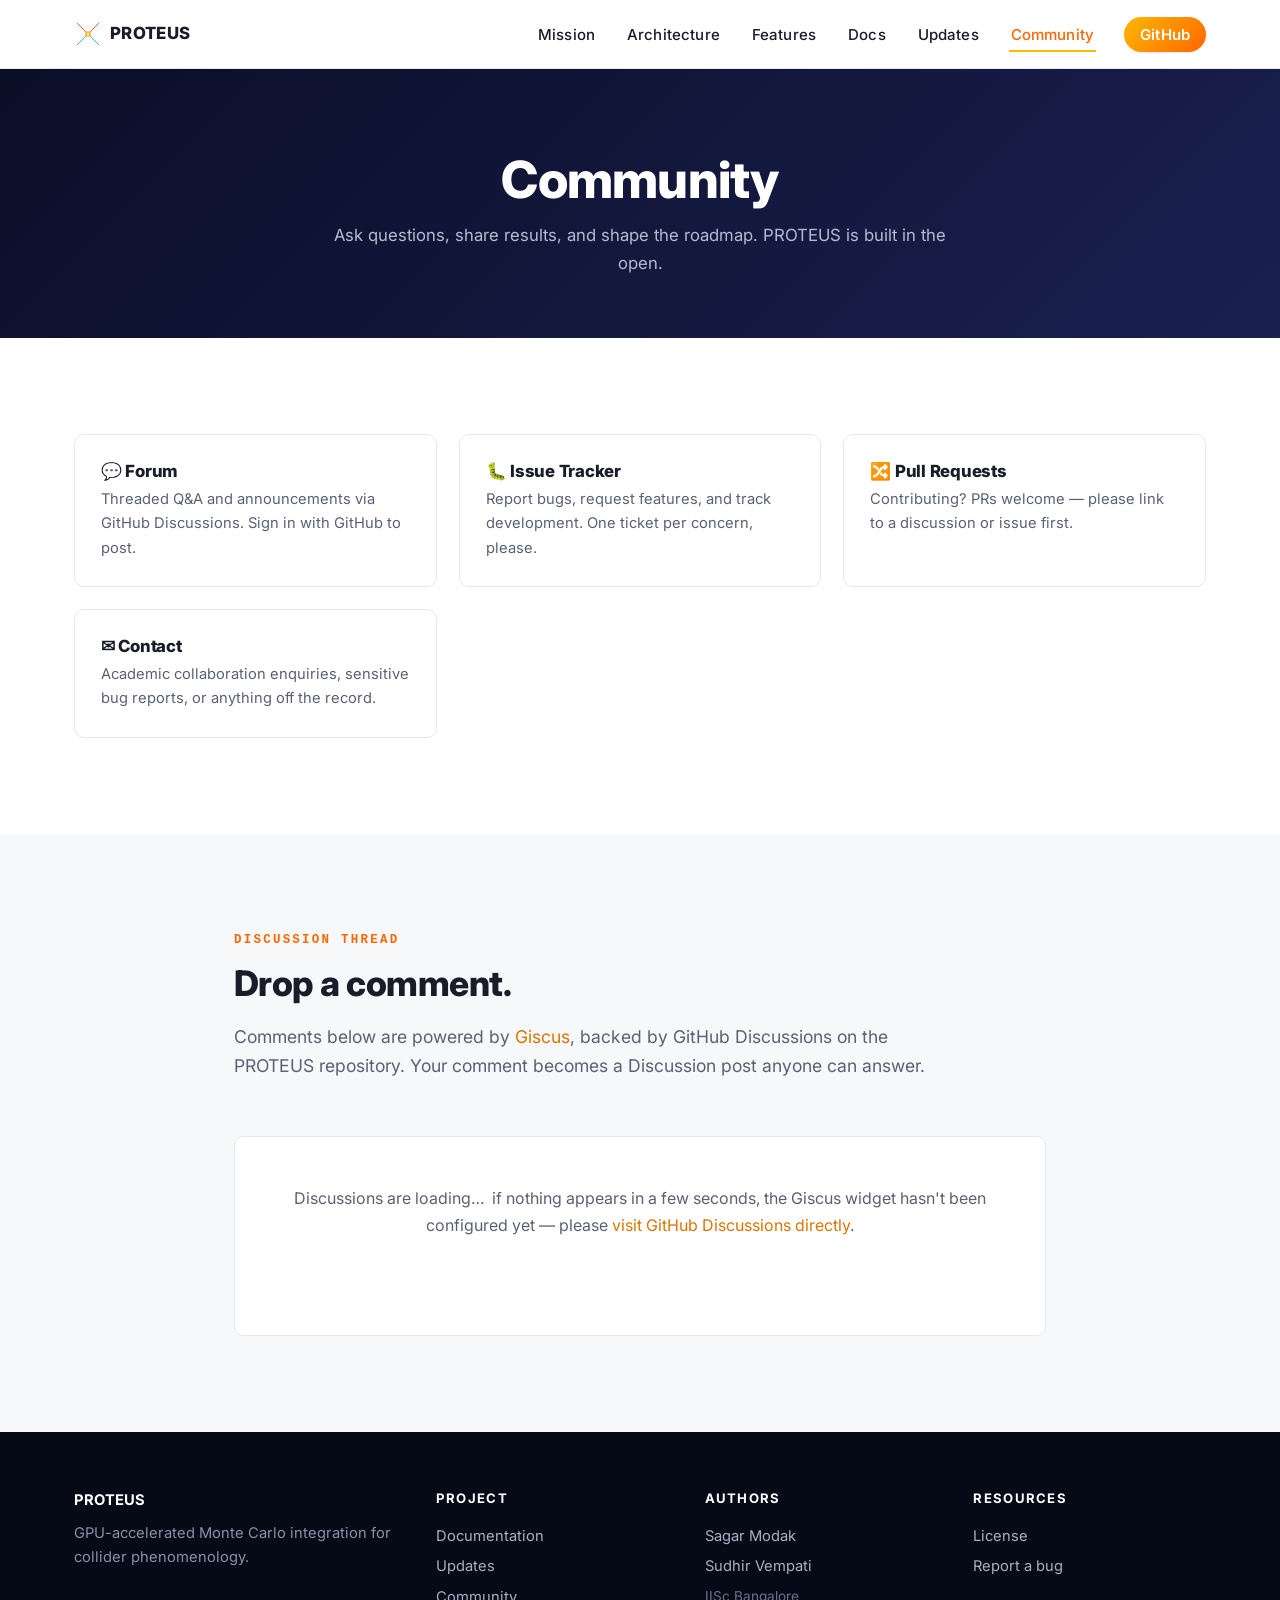
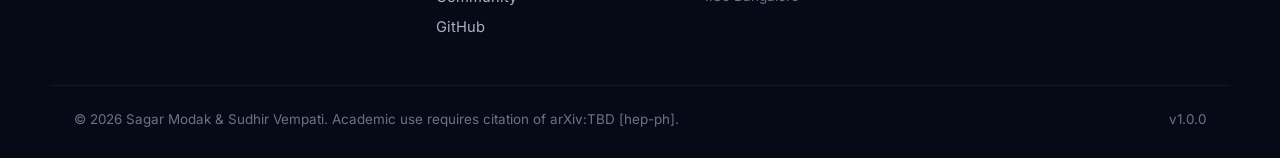
==== community/index.html @ aa83b807 "Initial PROTEUS website v1.0.0" ====
<!DOCTYPE html>
<html lang="en">
<head>
  <meta charset="UTF-8">
  <meta name="viewport" content="width=device-width, initial-scale=1.0">
  <title>Community — PROTEUS</title>
  <meta name="description" content="Join the PROTEUS community: forum, discussions, GitHub, and direct contact with the authors.">
  <link rel="icon" type="image/svg+xml" href="../assets/images/logo.svg">
  <link rel="preconnect" href="https://fonts.googleapis.com">
  <link rel="preconnect" href="https://fonts.gstatic.com" crossorigin>
  <link href="https://fonts.googleapis.com/css2?family=Inter:wght@400;500;600;700;800;900&display=swap" rel="stylesheet">
  <link rel="stylesheet" href="../assets/css/main.css">
</head>
<body>

<header class="site-header">
  <nav class="site-nav">
    <a href="../index.html" class="nav-brand">
      <span class="brand-mark">
        <svg viewBox="0 0 60 60" xmlns="http://www.w3.org/2000/svg">
          <line x1="30" y1="30" x2="6"  y2="6"  stroke="#FF5533" stroke-width="2"/>
          <line x1="30" y1="30" x2="54" y2="6"  stroke="#FF5533" stroke-width="2"/>
          <line x1="30" y1="30" x2="6"  y2="54" stroke="#44AAFF" stroke-width="2"/>
          <line x1="30" y1="30" x2="54" y2="54" stroke="#44AAFF" stroke-width="2"/>
          <circle cx="30" cy="30" r="6" fill="#FFB800"/>
          <circle cx="30" cy="30" r="2.5" fill="#fff"/>
        </svg>
      </span>
      PROTEUS
    </a>
    <button class="nav-toggle" aria-label="Toggle menu" onclick="document.querySelector('.nav-links').classList.toggle('is-open')">☰</button>
    <ul class="nav-links">
      <li><a href="../index.html#mission">Mission</a></li>
      <li><a href="../index.html#architecture">Architecture</a></li>
      <li><a href="../index.html#features">Features</a></li>
      <li><a href="../docs/">Docs</a></li>
      <li><a href="../updates/">Updates</a></li>
      <li><a class="is-active" href="./">Community</a></li>
      <li><a class="nav-cta" href="https://github.com/sagarmodak1997/PROTEUS" target="_blank" rel="noopener">GitHub</a></li>
    </ul>
  </nav>
</header>

<section class="page-head">
  <div class="container-narrow">
    <h1>Community</h1>
    <p>Ask questions, share results, and shape the roadmap. PROTEUS is built in the open.</p>
  </div>
</section>

<section class="section">
  <div class="container">
    <div class="toc-grid">
      <a class="toc-card" href="https://github.com/sagarmodak1997/PROTEUS/discussions" target="_blank" rel="noopener">
        <h3>💬 Forum</h3>
        <p>Threaded Q&amp;A and announcements via GitHub Discussions. Sign in with GitHub to post.</p>
      </a>
      <a class="toc-card" href="https://github.com/sagarmodak1997/PROTEUS/issues" target="_blank" rel="noopener">
        <h3>🐛 Issue Tracker</h3>
        <p>Report bugs, request features, and track development. One ticket per concern, please.</p>
      </a>
      <a class="toc-card" href="https://github.com/sagarmodak1997/PROTEUS/pulls" target="_blank" rel="noopener">
        <h3>🔀 Pull Requests</h3>
        <p>Contributing? PRs welcome — please link to a discussion or issue first.</p>
      </a>
      <a class="toc-card" href="mailto:sagarmodak@iisc.ac.in">
        <h3>✉ Contact</h3>
        <p>Academic collaboration enquiries, sensitive bug reports, or anything off the record.</p>
      </a>
    </div>
  </div>
</section>

<!-- Embedded GitHub Discussions via Giscus ------------------- -->
<section class="section section-alt">
  <div class="container-narrow">
    <span class="section-eyebrow">Discussion thread</span>
    <h2 class="section-title">Drop a comment.</h2>
    <p class="section-lede">
      Comments below are powered by <a href="https://giscus.app" target="_blank" rel="noopener">Giscus</a>,
      backed by GitHub Discussions on the PROTEUS repository. Your comment becomes
      a Discussion post anyone can answer.
    </p>

    <!--
      ╔════════════════════════════════════════════════════════════════════════╗
      ║  GISCUS SETUP REQUIRED                                                 ║
      ║  ───────────────────                                                   ║
      ║  Before the widget below appears, you must (one-time, ~3 min):         ║
      ║  1. Make the PROTEUS repo PUBLIC (Discussions require it)              ║
      ║     OR install the Giscus GitHub App on a public mirror.               ║
      ║  2. Enable GitHub Discussions: PROTEUS → Settings → General →          ║
      ║     "Features" → tick "Discussions"                                     ║
      ║  3. Visit https://giscus.app and fill in the form to get:              ║
      ║       data-repo-id   (e.g. R_kgDOXXXXXX)                                ║
      ║       data-category-id (e.g. DIC_kwDOXXXXXX)                            ║
      ║  4. Paste them into the <script> tag below (where it says PASTE_HERE)  ║
      ╚════════════════════════════════════════════════════════════════════════╝
    -->

    <div class="giscus" style="background:#fff; border:1px solid var(--c-border); border-radius:var(--r-md); padding:24px; min-height:200px;">
      <noscript>JavaScript is required to load the discussion thread.</noscript>
      <p id="giscus-fallback" style="color:var(--c-fg-muted); text-align:center; padding:24px 0;">
        Discussions are loading…&nbsp;
        if nothing appears in a few seconds, the Giscus widget hasn't been configured yet —
        please <a href="https://github.com/sagarmodak1997/PROTEUS/discussions" target="_blank" rel="noopener">visit GitHub Discussions directly</a>.
      </p>
    </div>

    <script src="https://giscus.app/client.js"
        data-repo="sagarmodak1997/PROTEUS"
        data-repo-id="PASTE_HERE"
        data-category="General"
        data-category-id="PASTE_HERE"
        data-mapping="pathname"
        data-strict="0"
        data-reactions-enabled="1"
        data-emit-metadata="0"
        data-input-position="bottom"
        data-theme="light"
        data-lang="en"
        data-loading="lazy"
        crossorigin="anonymous"
        async>
    </script>
  </div>
</section>

<footer class="site-footer">
  <div class="footer-grid">
    <div>
      <strong style="color:#fff;">PROTEUS</strong>
      <p style="color:#8a90a8; margin:8px 0 0; font-size:.92rem;">
        GPU-accelerated Monte Carlo integration for collider phenomenology.
      </p>
    </div>
    <div>
      <h5>Project</h5>
      <ul>
        <li><a href="../docs/">Documentation</a></li>
        <li><a href="../updates/">Updates</a></li>
        <li><a href="./">Community</a></li>
        <li><a href="https://github.com/sagarmodak1997/PROTEUS" target="_blank" rel="noopener">GitHub</a></li>
      </ul>
    </div>
    <div>
      <h5>Authors</h5>
      <ul>
        <li><a href="mailto:sagarmodak@iisc.ac.in">Sagar Modak</a></li>
        <li><a href="mailto:vempati@iisc.ac.in">Sudhir Vempati</a></li>
        <li style="color:#6c728a; font-size:.85rem;">IISc Bangalore</li>
      </ul>
    </div>
    <div>
      <h5>Resources</h5>
      <ul>
        <li><a href="https://github.com/sagarmodak1997/PROTEUS/blob/main/LICENSE" target="_blank" rel="noopener">License</a></li>
        <li><a href="https://github.com/sagarmodak1997/PROTEUS/issues" target="_blank" rel="noopener">Report a bug</a></li>
      </ul>
    </div>
  </div>
  <div class="footer-bottom">
    <span>© 2026 Sagar Modak &amp; Sudhir Vempati. Academic use requires citation of arXiv:TBD [hep-ph].</span>
    <span>v1.0.0</span>
  </div>
</footer>

</body>
</html>
---- assets/css/main.css ----
/* ================================================================
   PROTEUS — Website Stylesheet
   ================================================================ */

:root {
  --c-bg:        #ffffff;
  --c-bg-soft:   #f7f8fa;
  --c-bg-dark:   #0a0e27;
  --c-bg-darker: #060916;
  --c-fg:        #1a1d29;
  --c-fg-muted:  #5b6172;
  --c-fg-dim:    #8b91a2;
  --c-border:    #e4e7ee;
  --c-border-d:  #1f2542;
  --c-gold:      #FFB800;
  --c-gold-hi:   #FFE033;
  --c-orange:    #FF6600;
  --c-red:       #DD1100;
  --c-link:      #d97500;
  --c-link-hov:  #a85800;

  --r-lg: 14px;
  --r-md: 10px;
  --r-sm: 6px;

  --shadow-sm: 0 1px 2px rgba(10,14,39,.06), 0 1px 1px rgba(10,14,39,.04);
  --shadow-md: 0 4px 14px rgba(10,14,39,.08), 0 2px 4px rgba(10,14,39,.05);
  --shadow-lg: 0 14px 40px rgba(10,14,39,.12), 0 4px 12px rgba(10,14,39,.06);

  --w-container: 1180px;
  --w-narrow:    860px;

  --ease: cubic-bezier(.4,0,.2,1);
}

* { box-sizing: border-box; }

html { -webkit-text-size-adjust: 100%; scroll-behavior: smooth; }

body {
  margin: 0;
  font-family: 'Inter', -apple-system, BlinkMacSystemFont, 'Segoe UI', Roboto,
               Oxygen, Ubuntu, Cantarell, 'Helvetica Neue', sans-serif;
  font-size: 16px;
  line-height: 1.65;
  color: var(--c-fg);
  background: var(--c-bg);
  -webkit-font-smoothing: antialiased;
  -moz-osx-font-smoothing: grayscale;
}

img, svg { display: block; max-width: 100%; height: auto; }

a {
  color: var(--c-link);
  text-decoration: none;
  transition: color .15s var(--ease);
}
a:hover { color: var(--c-link-hov); text-decoration: underline; }

h1, h2, h3, h4 {
  font-weight: 800;
  letter-spacing: -0.015em;
  line-height: 1.2;
  margin: 0 0 .5em;
  color: var(--c-fg);
}

h1 { font-size: clamp(2rem, 4vw, 3.4rem); }
h2 { font-size: clamp(1.6rem, 2.8vw, 2.2rem); }
h3 { font-size: 1.25rem; }
h4 { font-size: 1rem; }

p { margin: 0 0 1em; color: var(--c-fg-muted); }
ul { padding-left: 1.2em; color: var(--c-fg-muted); }
li { margin: 0.3em 0; }

code {
  font-family: ui-monospace, 'SF Mono', 'Cascadia Code', Menlo, Consolas, monospace;
  font-size: 0.92em;
  background: rgba(255,184,0,.12);
  color: #8a5500;
  padding: 0.12em 0.4em;
  border-radius: 4px;
}
pre {
  background: var(--c-bg-dark);
  color: #e6e9f5;
  padding: 1.2rem 1.4rem;
  border-radius: var(--r-md);
  overflow-x: auto;
  font-family: ui-monospace, 'SF Mono', 'Cascadia Code', Menlo, Consolas, monospace;
  font-size: 0.9rem;
  line-height: 1.55;
}
pre code { background: none; color: inherit; padding: 0; }

.container {
  max-width: var(--w-container);
  margin: 0 auto;
  padding: 0 24px;
}
.container-narrow { max-width: var(--w-narrow); margin: 0 auto; padding: 0 24px; }

/* ───── Header / Nav ───────────────────────────────────────────── */

.site-header {
  position: sticky;
  top: 0;
  z-index: 50;
  background: rgba(255,255,255,.92);
  backdrop-filter: saturate(180%) blur(14px);
  -webkit-backdrop-filter: saturate(180%) blur(14px);
  border-bottom: 1px solid var(--c-border);
}
.site-nav {
  display: flex;
  align-items: center;
  justify-content: space-between;
  height: 68px;
  max-width: var(--w-container);
  margin: 0 auto;
  padding: 0 24px;
}
.nav-brand {
  display: flex;
  align-items: center;
  gap: 8px;
  font-weight: 800;
  font-size: 1.05rem;
  color: var(--c-fg);
  letter-spacing: 0.02em;
}
.nav-brand:hover { text-decoration: none; color: var(--c-fg); }
.nav-brand .brand-mark {
  width: 28px; height: 28px;
}
.nav-links {
  display: flex;
  gap: 28px;
  list-style: none;
  margin: 0;
  padding: 0;
}
.nav-links a {
  color: var(--c-fg);
  font-weight: 500;
  font-size: 0.94rem;
  letter-spacing: 0.01em;
  padding: 6px 2px;
  border-bottom: 2px solid transparent;
  transition: border-color .15s var(--ease), color .15s var(--ease);
}
.nav-links a:hover {
  text-decoration: none;
  color: var(--c-orange);
  border-bottom-color: var(--c-gold);
}
.nav-links a.is-active {
  color: var(--c-orange);
  border-bottom-color: var(--c-gold);
}
.nav-cta {
  background: linear-gradient(135deg, var(--c-gold) 0%, var(--c-orange) 100%);
  color: #fff !important;
  padding: 8px 16px !important;
  border-radius: 999px;
  font-weight: 600 !important;
  border: none !important;
  box-shadow: var(--shadow-sm);
}
.nav-cta:hover {
  background: linear-gradient(135deg, var(--c-orange) 0%, var(--c-red) 100%);
  text-decoration: none !important;
}
.nav-toggle {
  display: none;
  background: none;
  border: 0;
  cursor: pointer;
  font-size: 1.4rem;
  color: var(--c-fg);
}

/* ───── Hero ───────────────────────────────────────────────────── */

.hero {
  position: relative;
  background: radial-gradient(ellipse at 70% 30%, #1a2050 0%, #0a0e27 60%, #060916 100%);
  color: #fff;
  padding: 96px 0 120px;
  overflow: hidden;
}
.hero::before {
  content: "";
  position: absolute; inset: 0;
  background-image:
    radial-gradient(circle at 18% 24%, rgba(255,184,0,.06) 0%, transparent 45%),
    radial-gradient(circle at 84% 76%, rgba(255,102,0,.05) 0%, transparent 50%);
  pointer-events: none;
}
.hero-inner {
  position: relative;
  display: grid;
  grid-template-columns: 1.15fr 1fr;
  gap: 56px;
  align-items: center;
  max-width: var(--w-container);
  margin: 0 auto;
  padding: 0 24px;
}
.hero-greet {
  font-family: ui-monospace, 'SF Mono', monospace;
  font-size: 0.9rem;
  color: var(--c-gold-hi);
  letter-spacing: 0.25em;
  text-transform: uppercase;
  margin-bottom: 24px;
  display: inline-block;
  padding: 4px 12px;
  border: 1px solid rgba(255,184,0,.4);
  border-radius: 999px;
  background: rgba(255,184,0,.05);
}
.hero h1 {
  color: #fff;
  font-size: clamp(2.2rem, 5vw, 4.2rem);
  line-height: 1.05;
  margin-bottom: 24px;
  letter-spacing: -0.02em;
}
.hero h1 .accent {
  background: linear-gradient(135deg, var(--c-gold-hi) 0%, var(--c-orange) 100%);
  -webkit-background-clip: text;
  background-clip: text;
  -webkit-text-fill-color: transparent;
}
.hero-sub {
  font-size: 1.15rem;
  color: #cfd3e2;
  max-width: 540px;
  margin-bottom: 36px;
}
.hero-actions { display: flex; gap: 14px; flex-wrap: wrap; }

.btn {
  display: inline-flex;
  align-items: center;
  gap: 8px;
  padding: 13px 26px;
  border-radius: 999px;
  font-weight: 600;
  font-size: 0.95rem;
  letter-spacing: 0.01em;
  transition: transform .15s var(--ease), box-shadow .15s var(--ease), background .2s var(--ease);
  border: 1px solid transparent;
  cursor: pointer;
  text-decoration: none;
}
.btn-primary {
  background: linear-gradient(135deg, var(--c-gold) 0%, var(--c-orange) 100%);
  color: #fff;
  box-shadow: 0 6px 20px rgba(255,140,0,.35);
}
.btn-primary:hover {
  transform: translateY(-2px);
  text-decoration: none;
  color: #fff;
  box-shadow: 0 12px 28px rgba(255,140,0,.5);
}
.btn-ghost {
  background: rgba(255,255,255,.06);
  color: #fff;
  border-color: rgba(255,255,255,.18);
}
.btn-ghost:hover {
  background: rgba(255,255,255,.12);
  text-decoration: none;
  color: #fff;
  border-color: rgba(255,184,0,.4);
}

.hero-art {
  position: relative;
}
.hero-art img { width: 100%; height: auto; }

.hero-stats {
  display: grid;
  grid-template-columns: repeat(4, 1fr);
  gap: 28px;
  max-width: var(--w-container);
  margin: 64px auto 0;
  padding: 32px 24px 0;
  border-top: 1px solid rgba(255,255,255,.08);
}
.hero-stats .stat-num {
  font-size: 1.9rem;
  font-weight: 800;
  background: linear-gradient(135deg, var(--c-gold-hi), var(--c-orange));
  -webkit-background-clip: text;
  background-clip: text;
  -webkit-text-fill-color: transparent;
  margin-bottom: 4px;
}
.hero-stats .stat-lbl {
  font-size: 0.82rem;
  color: #a8aec1;
  letter-spacing: 0.05em;
  text-transform: uppercase;
}

/* ───── Sections ──────────────────────────────────────────────── */

.section {
  padding: 96px 0;
}
.section-alt {
  background: var(--c-bg-soft);
}
.section-dark {
  background: var(--c-bg-dark);
  color: #e6e9f5;
}
.section-dark h2, .section-dark h3, .section-dark h4 { color: #fff; }
.section-dark p, .section-dark li { color: #b6bbd0; }

.section-eyebrow {
  font-family: ui-monospace, 'SF Mono', monospace;
  font-size: 0.78rem;
  color: var(--c-orange);
  font-weight: 700;
  text-transform: uppercase;
  letter-spacing: 0.18em;
  margin-bottom: 12px;
  display: block;
}
.section-title {
  margin-bottom: 18px;
}
.section-lede {
  font-size: 1.1rem;
  color: var(--c-fg-muted);
  max-width: 720px;
  margin-bottom: 56px;
}
.section-dark .section-lede { color: #b6bbd0; }

/* ───── Architecture layered diagram ──────────────────────────── */

.arch-stack {
  max-width: 760px;
  margin: 0 auto;
}
.arch-row {
  display: flex;
  align-items: center;
  gap: 18px;
  padding: 22px 26px;
  margin: 10px 0;
  background: #fff;
  border: 1px solid var(--c-border);
  border-radius: var(--r-md);
  box-shadow: var(--shadow-sm);
  transition: transform .2s var(--ease), box-shadow .2s var(--ease);
}
.arch-row:hover {
  transform: translateX(4px);
  box-shadow: var(--shadow-md);
  border-color: var(--c-gold);
}
.arch-tag {
  flex-shrink: 0;
  width: 90px;
  font-family: ui-monospace, 'SF Mono', monospace;
  font-size: 0.78rem;
  font-weight: 700;
  color: var(--c-orange);
  letter-spacing: 0.1em;
  text-transform: uppercase;
}
.arch-body { flex: 1; }
.arch-body strong { display: block; color: var(--c-fg); margin-bottom: 2px; }
.arch-body span { color: var(--c-fg-muted); font-size: 0.92rem; }

.arch-row.layer-1 { border-left: 4px solid #FFE033; }
.arch-row.layer-2 { border-left: 4px solid #FFB800; }
.arch-row.layer-3 { border-left: 4px solid #FF8C00; }
.arch-row.layer-4 { border-left: 4px solid #FF6600; }
.arch-row.layer-5 { border-left: 4px solid #DD1100; }

/* ───── Features grid ─────────────────────────────────────────── */

.features-grid {
  display: grid;
  grid-template-columns: repeat(auto-fit, minmax(280px, 1fr));
  gap: 22px;
}
.feature-card {
  background: #fff;
  border: 1px solid var(--c-border);
  border-radius: var(--r-md);
  padding: 28px 26px;
  transition: transform .2s var(--ease), box-shadow .2s var(--ease), border-color .2s var(--ease);
}
.feature-card:hover {
  transform: translateY(-3px);
  box-shadow: var(--shadow-md);
  border-color: var(--c-gold);
}
.feature-icon {
  width: 44px;
  height: 44px;
  display: flex;
  align-items: center;
  justify-content: center;
  margin-bottom: 16px;
  border-radius: 10px;
  background: linear-gradient(135deg, rgba(255,184,0,.18), rgba(255,102,0,.12));
  font-size: 1.3rem;
}
.feature-card h3 { font-size: 1.1rem; margin-bottom: 8px; }
.feature-card p { font-size: 0.94rem; margin: 0; }

/* ───── Product / component cards ─────────────────────────────── */

.products-grid {
  display: grid;
  grid-template-columns: repeat(auto-fit, minmax(300px, 1fr));
  gap: 24px;
}
.product-card {
  background: #fff;
  border: 1px solid var(--c-border);
  border-radius: var(--r-lg);
  padding: 32px 28px;
  display: flex;
  flex-direction: column;
  transition: transform .2s var(--ease), box-shadow .2s var(--ease);
}
.product-card:hover {
  transform: translateY(-4px);
  box-shadow: var(--shadow-lg);
}
.product-card h3 {
  font-size: 1.25rem;
  margin-bottom: 8px;
}
.product-card .product-tag {
  display: inline-block;
  font-family: ui-monospace, monospace;
  font-size: 0.75rem;
  color: var(--c-orange);
  letter-spacing: 0.1em;
  text-transform: uppercase;
  margin-bottom: 14px;
}
.product-card p { flex: 1; }
.product-card .more {
  margin-top: 18px;
  display: inline-flex;
  align-items: center;
  gap: 6px;
  font-weight: 600;
  font-size: 0.92rem;
  color: var(--c-orange);
}
.product-card .more::after {
  content: "→";
  transition: transform .15s var(--ease);
}
.product-card .more:hover::after { transform: translateX(4px); }
.product-card .more:hover { text-decoration: none; }

/* ───── Demo / code section ──────────────────────────────────── */

.demo-grid {
  display: grid;
  grid-template-columns: 1fr 1fr;
  gap: 48px;
  align-items: center;
}

.demo-grid pre {
  background: var(--c-bg-darker);
  padding: 22px 24px;
  border-radius: var(--r-md);
  font-size: 0.88rem;
  line-height: 1.55;
  box-shadow: var(--shadow-lg);
  border: 1px solid #14193a;
}

/* ───── Community section ─────────────────────────────────────── */

.community-cards {
  display: grid;
  grid-template-columns: repeat(auto-fit, minmax(260px, 1fr));
  gap: 22px;
}
.community-card {
  background: rgba(255,255,255,.04);
  border: 1px solid rgba(255,255,255,.1);
  border-radius: var(--r-md);
  padding: 28px 26px;
  text-align: left;
  transition: transform .2s var(--ease), border-color .2s var(--ease);
}
.community-card:hover {
  transform: translateY(-3px);
  border-color: var(--c-gold);
  text-decoration: none;
}
.community-card .ic {
  width: 36px; height: 36px;
  display: flex; align-items: center; justify-content: center;
  border-radius: 8px;
  background: rgba(255,184,0,.15);
  margin-bottom: 14px;
  font-size: 1.1rem;
}
.community-card h4 { color: #fff; font-size: 1.05rem; margin: 0 0 6px; }
.community-card p  { color: #aab0c5; font-size: 0.92rem; margin: 0; }

/* ───── Footer ────────────────────────────────────────────────── */

.site-footer {
  background: var(--c-bg-darker);
  color: #8a90a8;
  padding: 56px 0 28px;
  font-size: 0.92rem;
}
.footer-grid {
  display: grid;
  grid-template-columns: 1.4fr 1fr 1fr 1fr;
  gap: 36px;
  max-width: var(--w-container);
  margin: 0 auto;
  padding: 0 24px;
}
.footer-grid h5 {
  color: #fff;
  font-size: 0.82rem;
  letter-spacing: 0.1em;
  text-transform: uppercase;
  margin: 0 0 14px;
}
.footer-grid ul { list-style: none; padding: 0; margin: 0; }
.footer-grid li { margin: 6px 0; }
.footer-grid a { color: #aab0c5; }
.footer-grid a:hover { color: var(--c-gold); text-decoration: none; }
.footer-bottom {
  max-width: var(--w-container);
  margin: 40px auto 0;
  padding: 22px 24px 0;
  border-top: 1px solid rgba(255,255,255,.06);
  display: flex;
  justify-content: space-between;
  align-items: center;
  font-size: 0.84rem;
  color: #6c728a;
}

/* ───── Generic page (docs/updates/community headers) ─────────── */

.page-head {
  background: linear-gradient(135deg, #0a0e27 0%, #1a2050 100%);
  color: #fff;
  padding: 80px 0 60px;
  text-align: center;
}
.page-head h1 { color: #fff; margin-bottom: 12px; }
.page-head p { color: #b6bbd0; max-width: 640px; margin: 0 auto; font-size: 1.05rem; }

.toc-grid {
  display: grid;
  grid-template-columns: repeat(auto-fit, minmax(280px, 1fr));
  gap: 22px;
}
.toc-card {
  background: #fff;
  border: 1px solid var(--c-border);
  border-radius: var(--r-md);
  padding: 26px;
  display: block;
  transition: transform .2s var(--ease), box-shadow .2s var(--ease), border-color .2s var(--ease);
}
.toc-card:hover {
  transform: translateY(-3px);
  box-shadow: var(--shadow-md);
  border-color: var(--c-gold);
  text-decoration: none;
}
.toc-card h3 { font-size: 1.05rem; margin-bottom: 6px; color: var(--c-fg); }
.toc-card p  { color: var(--c-fg-muted); font-size: 0.92rem; margin: 0; }

.update-post {
  border-bottom: 1px solid var(--c-border);
  padding: 32px 0;
}
.update-post:last-child { border-bottom: none; }
.update-post .meta {
  font-family: ui-monospace, monospace;
  font-size: 0.82rem;
  color: var(--c-orange);
  margin-bottom: 8px;
  letter-spacing: 0.05em;
}
.update-post h3 { font-size: 1.4rem; margin-bottom: 12px; }

/* ───── Responsive ───────────────────────────────────────────── */

@media (max-width: 880px) {
  .hero-inner { grid-template-columns: 1fr; gap: 36px; }
  .hero-stats { grid-template-columns: repeat(2, 1fr); }
  .demo-grid  { grid-template-columns: 1fr; gap: 28px; }
  .footer-grid { grid-template-columns: 1fr 1fr; gap: 28px; }
  .footer-bottom { flex-direction: column; gap: 10px; }
  .section { padding: 64px 0; }
  .hero { padding: 64px 0 80px; }

  .nav-links {
    position: fixed;
    inset: 68px 0 auto 0;
    background: #fff;
    border-bottom: 1px solid var(--c-border);
    flex-direction: column;
    gap: 0;
    padding: 18px 24px;
    transform: translateY(-110%);
    transition: transform .25s var(--ease);
  }
  .nav-links.is-open { transform: translateY(0); }
  .nav-links li { padding: 10px 0; border-bottom: 1px solid var(--c-border); }
  .nav-links li:last-child { border-bottom: none; }
  .nav-toggle { display: block; }
}
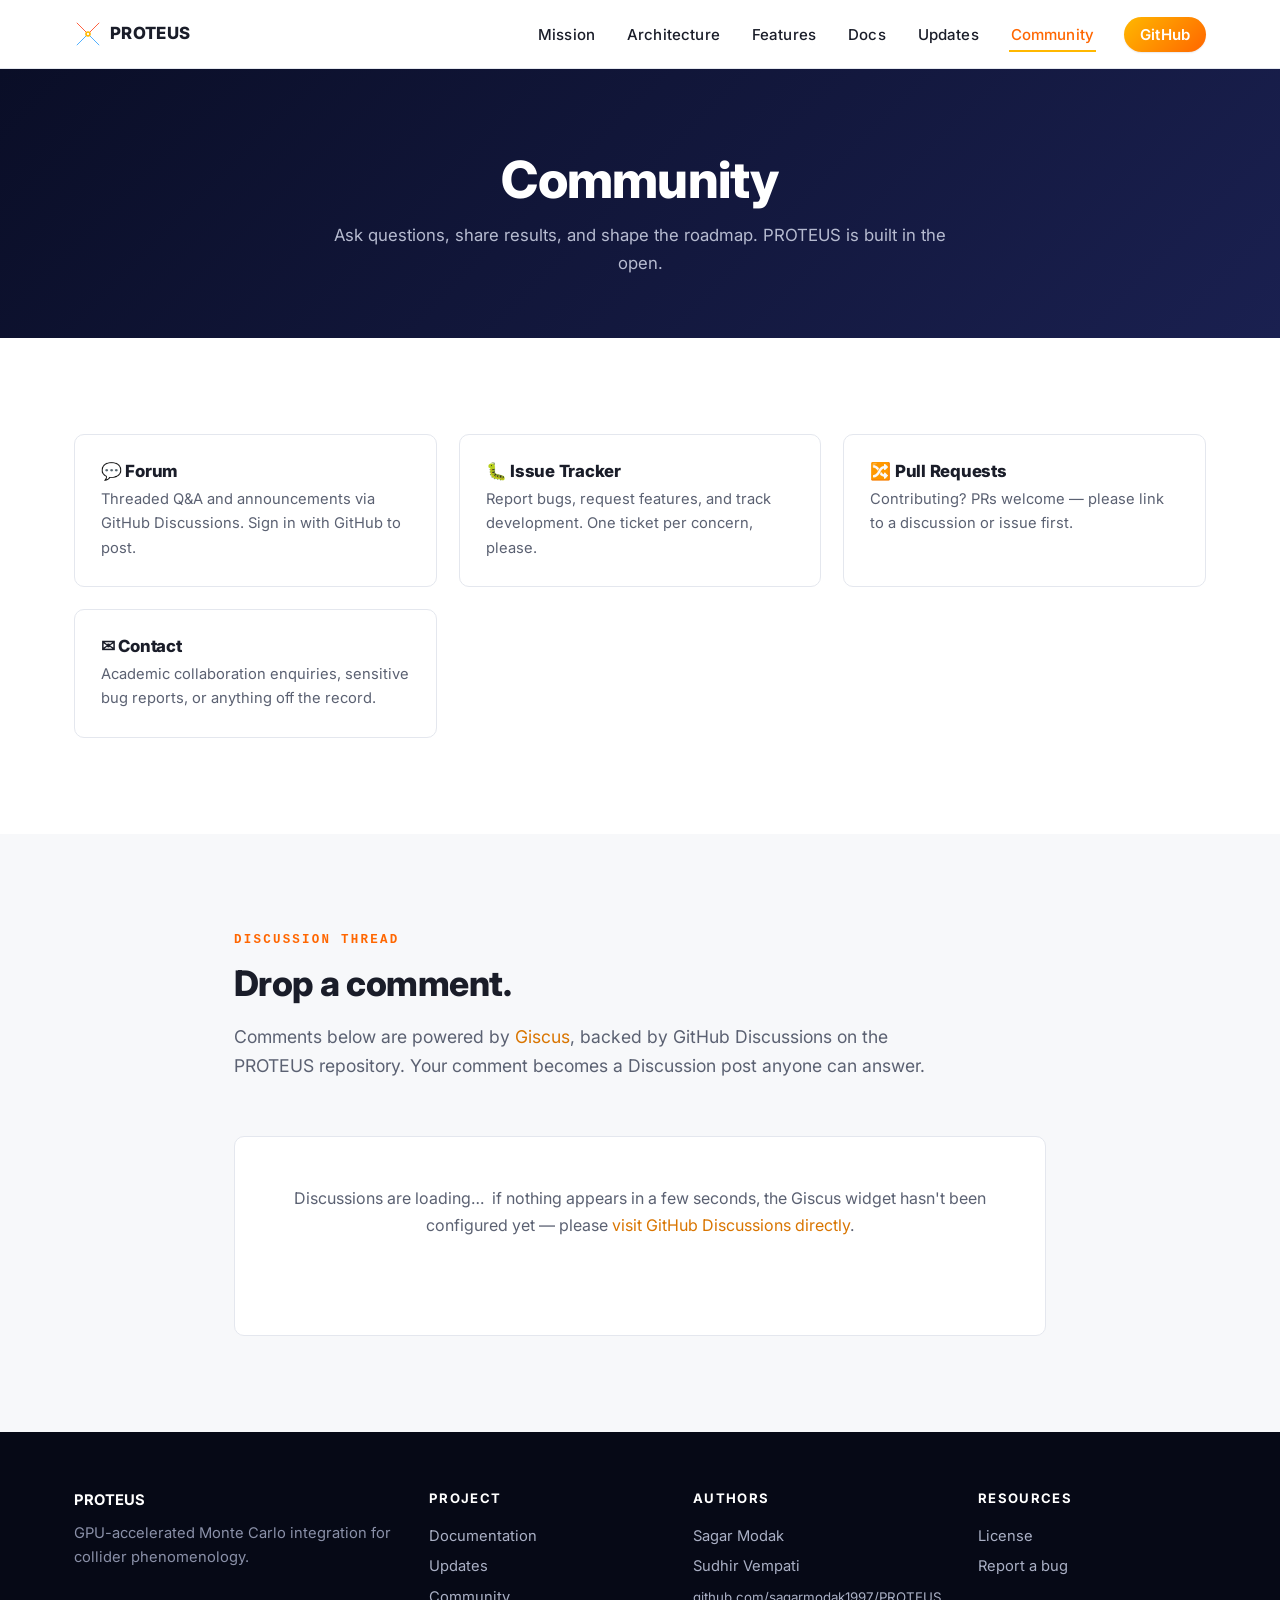
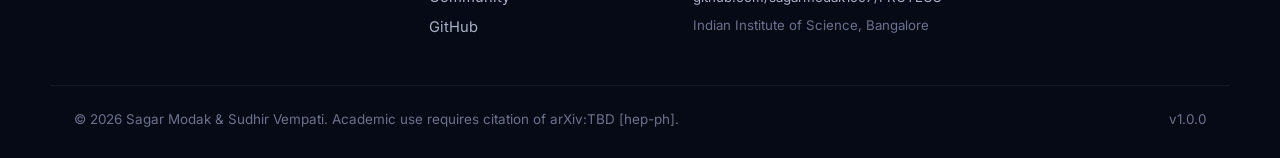
==== commit d3a35913: "Add affiliation with GitHub link and institute name to all pages" ====
--- a/community/index.html
+++ b/community/index.html
@@ -148,7 +148,8 @@
       <ul>
         <li><a href="mailto:sagarmodak@iisc.ac.in">Sagar Modak</a></li>
         <li><a href="mailto:vempati@iisc.ac.in">Sudhir Vempati</a></li>
-        <li style="color:#6c728a; font-size:.85rem;">IISc Bangalore</li>
+        <li style="margin-top:6px;"><a href="https://github.com/sagarmodak1997/PROTEUS" target="_blank" rel="noopener" style="font-size:.83rem;">github.com/sagarmodak1997/PROTEUS</a></li>
+        <li style="color:#6c728a; font-size:.83rem;">Indian Institute of Science, Bangalore</li>
       </ul>
     </div>
     <div>
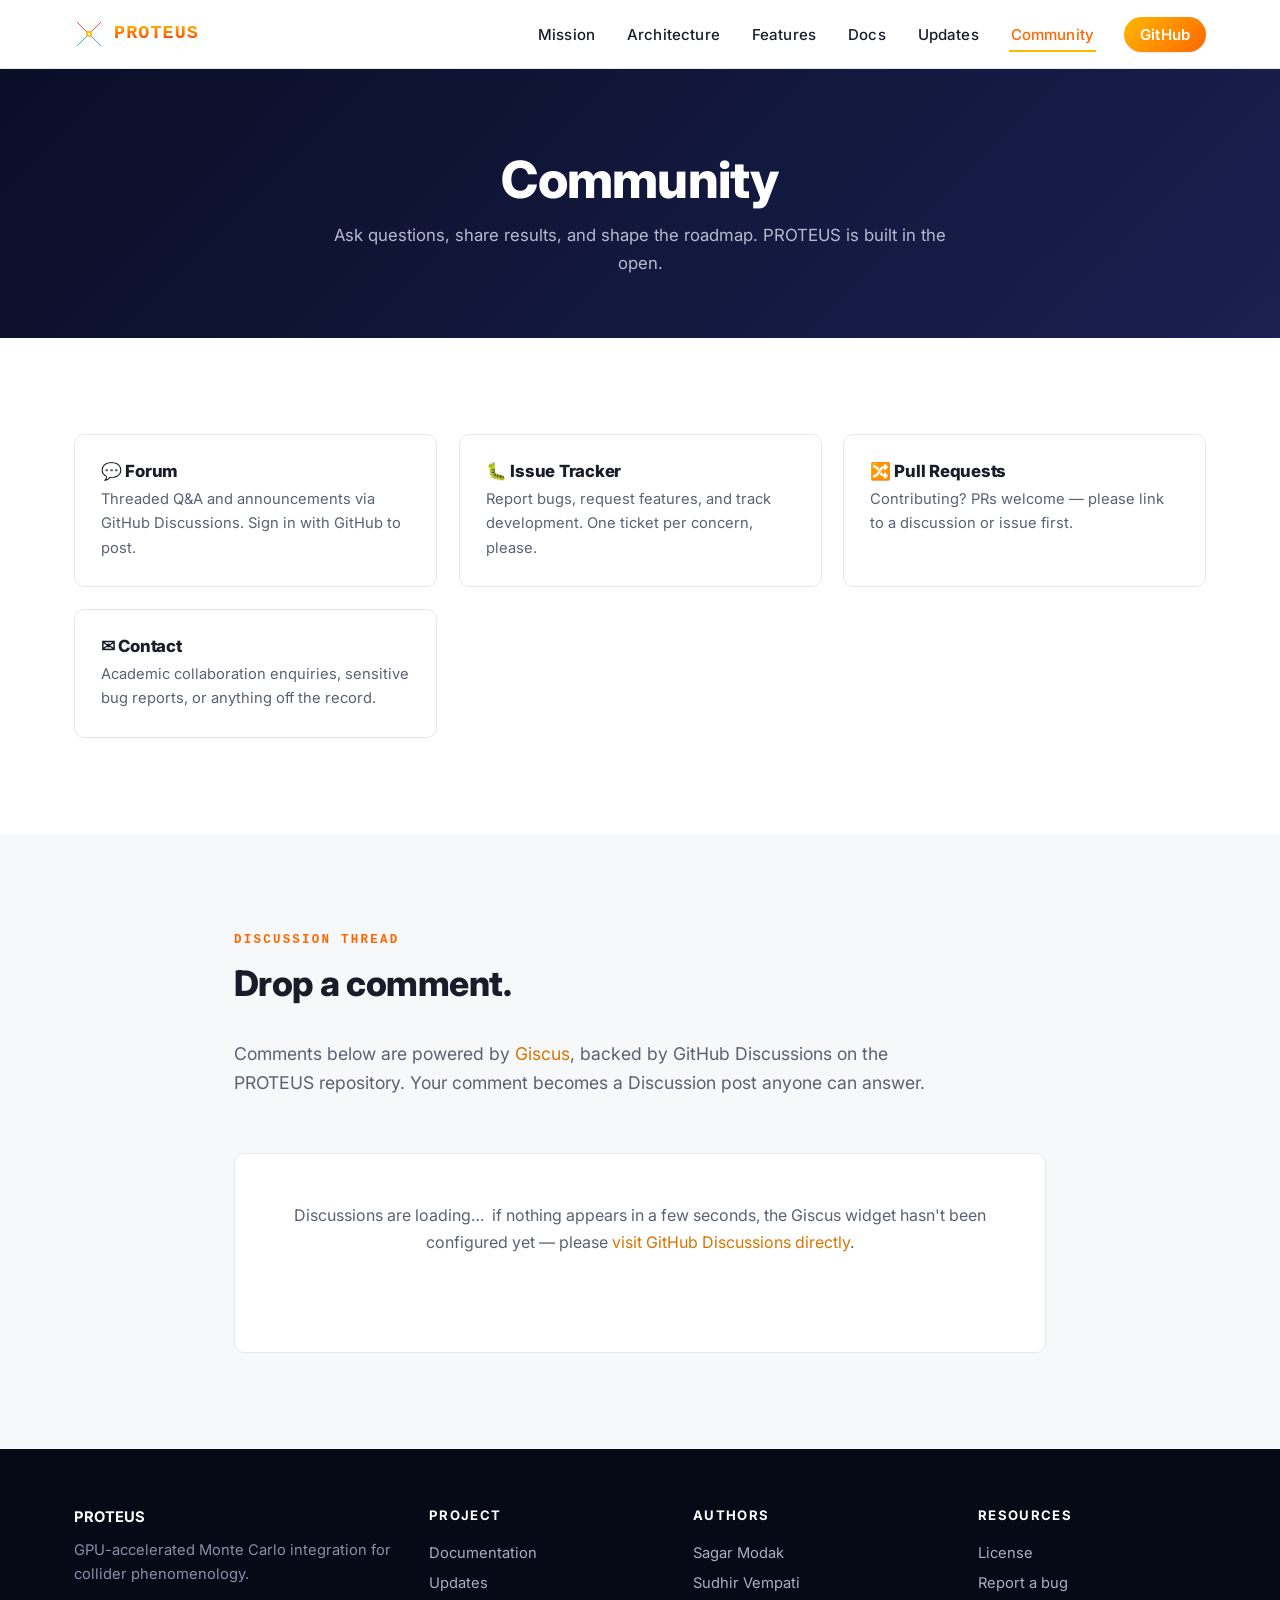
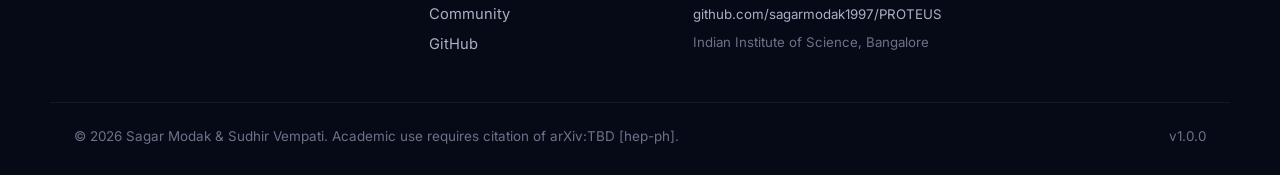
==== commit 71af2fdb: "Keep orbital labels inside circles on phones + cache-bust CSS - Shorten the longest labels (RAMBO Ph" ====
--- a/community/index.html
+++ b/community/index.html
@@ -9,7 +9,7 @@
   <link rel="preconnect" href="https://fonts.googleapis.com">
   <link rel="preconnect" href="https://fonts.gstatic.com" crossorigin>
   <link href="https://fonts.googleapis.com/css2?family=Inter:wght@400;500;600;700;800;900&display=swap" rel="stylesheet">
-  <link rel="stylesheet" href="../assets/css/main.css">
+  <link rel="stylesheet" href="../assets/css/main.css?v=2">
 </head>
 <body>
 
@@ -108,10 +108,10 @@
     </div>
 
     <script src="https://giscus.app/client.js"
-        data-repo="sagarmodak1997/PROTEUS"
-        data-repo-id="PASTE_HERE"
+        data-repo="sagarmodak1997/PROTEUS-website"
+        data-repo-id="R_kgDOS_BURA"
         data-category="General"
-        data-category-id="PASTE_HERE"
+        data-category-id="DIC_kwDOS_BURM4C_dn6"
         data-mapping="pathname"
         data-strict="0"
         data-reactions-enabled="1"
--- a/assets/css/main.css
+++ b/assets/css/main.css
@@ -125,16 +125,25 @@
 .nav-brand {
   display: flex;
   align-items: center;
-  gap: 8px;
-  font-weight: 800;
-  font-size: 1.05rem;
-  color: var(--c-fg);
-  letter-spacing: 0.02em;
-}
-.nav-brand:hover { text-decoration: none; color: var(--c-fg); }
+  gap: 10px;
+  font-weight: 900;
+  font-size: 1.15rem;
+  letter-spacing: 0.06em;
+  font-family: 'Courier New', ui-monospace, Menlo, monospace;
+  background: linear-gradient(180deg,
+      #FFE033 0%, #FFB800 18%, #FF8C00 36%, #FF6600 54%,
+      #EE3300 72%, #DD1100 86%, #BB0000 100%);
+  -webkit-background-clip: text;
+  background-clip: text;
+  -webkit-text-fill-color: transparent;
+  text-shadow: 0 0 0 transparent;
+}
+.nav-brand:hover { text-decoration: none; filter: brightness(1.12); }
 .nav-brand .brand-mark {
-  width: 28px; height: 28px;
-}
+  width: 30px; height: 30px;
+  -webkit-text-fill-color: initial;
+}
+.nav-brand .brand-mark svg { width: 100%; height: 100%; }
 .nav-links {
   display: flex;
   gap: 28px;
@@ -186,48 +195,84 @@
 
 .hero {
   position: relative;
-  background: radial-gradient(ellipse at 70% 30%, #1a2050 0%, #0a0e27 60%, #060916 100%);
+  background: radial-gradient(ellipse at 50% 20%, #1a2050 0%, #0a0e27 55%, #060916 100%);
   color: #fff;
   padding: 96px 0 120px;
   overflow: hidden;
+  text-align: center;
 }
 .hero::before {
   content: "";
   position: absolute; inset: 0;
   background-image:
-    radial-gradient(circle at 18% 24%, rgba(255,184,0,.06) 0%, transparent 45%),
-    radial-gradient(circle at 84% 76%, rgba(255,102,0,.05) 0%, transparent 50%);
+    radial-gradient(circle at 14% 18%, rgba(255,184,0,.10) 0%, transparent 40%),
+    radial-gradient(circle at 86% 82%, rgba(255,102,0,.08) 0%, transparent 45%),
+    radial-gradient(circle at 50% 50%, rgba(85,153,255,.05) 0%, transparent 50%);
   pointer-events: none;
 }
-.hero-inner {
+.hero::after {
+  content: "";
+  position: absolute; inset: 0;
+  background-image:
+    radial-gradient(2px 2px at 12% 22%, rgba(255,184,0,.55), transparent 60%),
+    radial-gradient(1.6px 1.6px at 88% 38%, rgba(255,102,0,.55), transparent 60%),
+    radial-gradient(1.4px 1.4px at 24% 78%, rgba(255,224,51,.5), transparent 60%),
+    radial-gradient(1.6px 1.6px at 72% 88%, rgba(255,140,0,.5), transparent 60%),
+    radial-gradient(1.2px 1.2px at 6% 64%, rgba(68,170,255,.45), transparent 60%),
+    radial-gradient(1.6px 1.6px at 94% 12%, rgba(255,85,51,.45), transparent 60%);
+  pointer-events: none;
+  animation: heroStars 8s ease-in-out infinite alternate;
+}
+@keyframes heroStars {
+  0%   { opacity: .55; transform: translateY(0); }
+  100% { opacity: 1;  transform: translateY(-6px); }
+}
+
+.hero-content {
   position: relative;
-  display: grid;
-  grid-template-columns: 1.15fr 1fr;
-  gap: 56px;
-  align-items: center;
-  max-width: var(--w-container);
+  z-index: 1;
+  max-width: 980px;
   margin: 0 auto;
   padding: 0 24px;
 }
+
+.hero-logo {
+  margin: 0 auto 28px;
+  max-width: 920px;
+  filter: drop-shadow(0 8px 28px rgba(255,140,0,.15));
+}
+.hero-logo svg { width: 100%; height: auto; display: block; }
+
 .hero-greet {
-  font-family: ui-monospace, 'SF Mono', monospace;
-  font-size: 0.9rem;
+  font-family: 'Courier New', ui-monospace, 'SF Mono', monospace;
+  font-size: 0.85rem;
   color: var(--c-gold-hi);
-  letter-spacing: 0.25em;
+  letter-spacing: 0.32em;
   text-transform: uppercase;
-  margin-bottom: 24px;
+  margin: 0 0 22px;
   display: inline-block;
-  padding: 4px 12px;
+  padding: 7px 18px;
   border: 1px solid rgba(255,184,0,.4);
   border-radius: 999px;
   background: rgba(255,184,0,.05);
-}
+  backdrop-filter: blur(4px);
+}
+.hero-greet strong {
+  font-weight: 800;
+  background: linear-gradient(90deg, #FFE033, #FF6600);
+  -webkit-background-clip: text;
+  background-clip: text;
+  -webkit-text-fill-color: transparent;
+  margin-left: 6px;
+}
+
 .hero h1 {
   color: #fff;
-  font-size: clamp(2.2rem, 5vw, 4.2rem);
-  line-height: 1.05;
-  margin-bottom: 24px;
+  font-size: clamp(2rem, 4.4vw, 3.6rem);
+  line-height: 1.1;
+  margin: 0 auto 22px;
   letter-spacing: -0.02em;
+  max-width: 820px;
 }
 .hero h1 .accent {
   background: linear-gradient(135deg, var(--c-gold-hi) 0%, var(--c-orange) 100%);
@@ -236,12 +281,18 @@
   -webkit-text-fill-color: transparent;
 }
 .hero-sub {
-  font-size: 1.15rem;
+  font-size: 1.1rem;
   color: #cfd3e2;
-  max-width: 540px;
-  margin-bottom: 36px;
-}
-.hero-actions { display: flex; gap: 14px; flex-wrap: wrap; }
+  max-width: 680px;
+  margin: 0 auto 36px;
+  line-height: 1.65;
+}
+.hero-actions {
+  display: flex;
+  gap: 14px;
+  flex-wrap: wrap;
+  justify-content: center;
+}
 
 .btn {
   display: inline-flex;
@@ -280,34 +331,38 @@
   border-color: rgba(255,184,0,.4);
 }
 
-.hero-art {
+.hero-stats {
   position: relative;
-}
-.hero-art img { width: 100%; height: auto; }
-
-.hero-stats {
+  z-index: 1;
   display: grid;
   grid-template-columns: repeat(4, 1fr);
   gap: 28px;
   max-width: var(--w-container);
-  margin: 64px auto 0;
-  padding: 32px 24px 0;
+  margin: 72px auto 0;
+  padding: 36px 24px 0;
   border-top: 1px solid rgba(255,255,255,.08);
 }
+.hero-stats > div {
+  text-align: center;
+  transition: transform .25s var(--ease);
+}
+.hero-stats > div:hover { transform: translateY(-3px); }
 .hero-stats .stat-num {
-  font-size: 1.9rem;
+  font-size: 2.2rem;
   font-weight: 800;
   background: linear-gradient(135deg, var(--c-gold-hi), var(--c-orange));
   -webkit-background-clip: text;
   background-clip: text;
   -webkit-text-fill-color: transparent;
-  margin-bottom: 4px;
+  margin-bottom: 6px;
+  letter-spacing: -0.02em;
 }
 .hero-stats .stat-lbl {
-  font-size: 0.82rem;
+  font-size: 0.78rem;
   color: #a8aec1;
-  letter-spacing: 0.05em;
+  letter-spacing: 0.12em;
   text-transform: uppercase;
+  font-weight: 500;
 }
 
 /* ───── Sections ──────────────────────────────────────────────── */
@@ -608,16 +663,272 @@
 }
 .update-post h3 { font-size: 1.4rem; margin-bottom: 12px; }
 
+/* ───── Scroll-reveal & motion ────────────────────────────────── */
+
+.reveal {
+  opacity: 0;
+  transform: translateY(28px);
+  transition: opacity .85s var(--ease), transform .85s var(--ease);
+  transition-delay: var(--d, 0s);
+  will-change: opacity, transform;
+}
+.reveal.is-visible {
+  opacity: 1;
+  transform: translateY(0);
+}
+
+@keyframes heroFadeUp {
+  from { opacity: 0; transform: translateY(24px); }
+  to   { opacity: 1; transform: translateY(0); }
+}
+.hero-animate {
+  opacity: 0;
+  animation: heroFadeUp 1s var(--ease) forwards;
+  animation-delay: var(--d, 0s);
+}
+
+/* Section title underline accent */
+.section-title {
+  position: relative;
+  display: inline-block;
+}
+.section-title::after {
+  content: "";
+  display: block;
+  width: 64px;
+  height: 3px;
+  margin-top: 14px;
+  border-radius: 3px;
+  background: linear-gradient(90deg, var(--c-gold-hi), var(--c-orange), var(--c-red));
+  transform: scaleX(0);
+  transform-origin: left;
+  transition: transform .8s var(--ease) .15s;
+}
+.reveal.is-visible .section-title::after,
+.section-title.is-visible::after { transform: scaleX(1); }
+
+/* Strengthen card hover lift */
+.feature-card, .product-card, .toc-card, .arch-row, .community-card {
+  will-change: transform;
+}
+.feature-card:hover, .product-card:hover, .toc-card:hover {
+  border-color: var(--c-gold);
+}
+
+/* Subtle accent shimmer on links */
+.product-card .more::before {
+  content: "";
+  display: inline-block;
+  width: 0;
+  height: 1px;
+  background: var(--c-orange);
+  vertical-align: middle;
+  margin-right: 0;
+  transition: width .25s var(--ease), margin-right .25s var(--ease);
+}
+.product-card:hover .more::before { width: 14px; margin-right: 6px; }
+
+/* Footer brand mark — gradient PROTEUS */
+.footer-brand-text {
+  font-family: 'Courier New', ui-monospace, monospace;
+  font-weight: 900;
+  font-size: 1.1rem;
+  letter-spacing: 0.08em;
+  background: linear-gradient(180deg,
+      #FFE033 0%, #FFB800 18%, #FF8C00 36%, #FF6600 54%,
+      #EE3300 72%, #DD1100 86%, #BB0000 100%);
+  -webkit-background-clip: text;
+  background-clip: text;
+  -webkit-text-fill-color: transparent;
+}
+
+/* Hero stats: pop on count complete */
+.hero-stats .stat-num { display: inline-block; }
+
+/* Reduced-motion: respect user preference */
+@media (prefers-reduced-motion: reduce) {
+  .reveal, .hero-animate { opacity: 1; transform: none; animation: none; transition: none; }
+  .section-title::after { transform: scaleX(1); transition: none; }
+  .hero::after { animation: none; }
+}
+
+/* ───── Capabilities orbital carousel ─────────────────────────── */
+
+.orbit-section {
+  background: radial-gradient(ellipse at 50% 38%, #131a40 0%, #0a0e27 58%, #060916 100%);
+  color: #fff;
+  overflow: hidden;
+}
+.orbit-section .section-eyebrow { color: var(--c-gold-hi); }
+.orbit-section h2,
+.orbit-section .section-title { color: #fff; }
+.orbit-section .section-lede { color: #b6bbd0; }
+
+.orbit-wrap {
+  display: flex;
+  justify-content: center;
+  align-items: center;
+  margin-top: 8px;
+}
+.orbit {
+  /* Single fluid size drives the whole orbit, so it scales down on phones
+     and keeps rotating (instead of collapsing to a grid). */
+  --size:   min(600px, calc(100vw - 56px));
+  --radius: calc(var(--size) * 0.37);
+  /* card never shrinks below 72px, so 3-word labels still fit the circle */
+  --card:   clamp(72px, calc(var(--size) * 0.205), 120px);
+  --n: 8;
+  --dur: 48s;
+  position: relative;
+  width: var(--size);
+  height: var(--size);
+}
+
+/* faint dashed guide rings */
+.orbit-ring-guide {
+  position: absolute;
+  top: 50%; left: 50%;
+  transform: translate(-50%, -50%);
+  border-radius: 50%;
+  pointer-events: none;
+}
+.orbit-ring-guide.r1 {
+  width: calc(var(--size) * 0.867); height: calc(var(--size) * 0.867);
+  border: 1px dashed rgba(255, 184, 0, .18);
+  animation: orbitGuide 60s linear infinite;
+}
+.orbit-ring-guide.r2 {
+  width: calc(var(--size) * 0.5); height: calc(var(--size) * 0.5);
+  border: 1px dashed rgba(85, 153, 255, .16);
+  animation: orbitGuide 44s linear infinite reverse;
+}
+@keyframes orbitGuide { to { transform: translate(-50%, -50%) rotate(360deg); } }
+
+/* glowing central hub */
+.orbit-center {
+  position: absolute;
+  top: 50%; left: 50%;
+  width: calc(var(--size) * 0.25); height: calc(var(--size) * 0.25);
+  transform: translate(-50%, -50%);
+  display: flex; flex-direction: column;
+  align-items: center; justify-content: center;
+  border-radius: 50%;
+  background: radial-gradient(circle at 50% 40%, rgba(255,184,0,.22), rgba(10,14,39,.72) 70%);
+  border: 1px solid rgba(255, 184, 0, .35);
+  box-shadow: 0 0 55px rgba(255,140,0,.28), inset 0 0 30px rgba(255,184,0,.10);
+  z-index: 3;
+}
+.orbit-center svg {
+  width: clamp(34px, calc(var(--size) * 0.093), 56px);
+  height: clamp(34px, calc(var(--size) * 0.093), 56px);
+}
+.orbit-center .oc-name {
+  font-family: 'Courier New', ui-monospace, monospace;
+  font-weight: 900;
+  font-size: clamp(.6rem, calc(var(--size) * 0.0015), .92rem);
+  letter-spacing: .12em;
+  margin-top: 6px;
+  background: linear-gradient(180deg, #FFE033, #FF6600);
+  -webkit-background-clip: text; background-clip: text;
+  -webkit-text-fill-color: transparent;
+}
+.orbit-center .oc-pulse {
+  position: absolute; inset: -1px;
+  border-radius: 50%;
+  border: 1px solid rgba(255, 184, 0, .45);
+  animation: ocPulse 3.2s ease-out infinite;
+}
+@keyframes ocPulse {
+  0%   { transform: scale(1);   opacity: .7; }
+  100% { transform: scale(1.7); opacity: 0;  }
+}
+
+/* the orbiting capability cards */
+.orbit-stage { position: absolute; inset: 0; }
+.orbit-card {
+  /* --n, --dur, --radius, --card are inherited from .orbit (fluid) */
+  position: absolute;
+  top: 50%; left: 50%;
+  width: var(--card); height: var(--card);
+  margin: calc(var(--card) / -2);   /* center the card on the rotation origin */
+  border-radius: 50%;
+  display: flex; flex-direction: column;
+  align-items: center; justify-content: center;
+  gap: clamp(2px, calc(var(--size) * 0.008), 7px);
+  text-align: center;
+  background: rgba(255, 255, 255, .05);
+  border: 1px solid rgba(255, 255, 255, .14);
+  -webkit-backdrop-filter: blur(6px);
+  backdrop-filter: blur(6px);
+  box-shadow: 0 8px 24px rgba(0, 0, 0, .30);
+  animation: orbit var(--dur) linear infinite;
+  animation-delay: calc(var(--dur) / var(--n) * var(--i) * -1);
+  transition: border-color .2s var(--ease), background .2s var(--ease),
+              box-shadow .2s var(--ease), transform .2s var(--ease);
+  z-index: 2;
+}
+/* rotate the slot, push out by the radius, then counter-rotate so the card
+   (and its text) stays upright the whole way around */
+@keyframes orbit {
+  from { transform: rotate(0deg)   translateX(var(--radius)) rotate(0deg); }
+  to   { transform: rotate(360deg) translateX(var(--radius)) rotate(-360deg); }
+}
+.orbit:hover .orbit-card,
+.orbit:focus-within .orbit-card { animation-play-state: paused; }
+.orbit-card:hover {
+  border-color: var(--c-gold);
+  background: rgba(255, 184, 0, .13);
+  box-shadow: 0 0 30px rgba(255, 140, 0, .45);
+  text-decoration: none;
+  z-index: 4;
+}
+.orbit-card .oc-ic {
+  font-size: clamp(1rem, calc(var(--size) * 0.00275), 1.65rem);
+  line-height: 1;
+}
+.orbit-card .oc-lbl {
+  font-size: clamp(.52rem, calc(var(--size) * 0.00118), .72rem);
+  font-weight: 600;
+  color: #e9ecf7; letter-spacing: 0;
+  line-height: 1.08;
+  max-width: 82%;
+  padding: 0;
+  overflow-wrap: anywhere;   /* let long words (e.g. "Unweighting") wrap inside the circle */
+  hyphens: auto;
+}
+.orbit-hint {
+  text-align: center;
+  margin-top: 26px;
+  font-size: .82rem;
+  color: #8b91a8;
+  letter-spacing: .02em;
+}
+
+/* Reduced-motion: keep the same orbital layout as desktop but freeze it —
+   pin each card to its slot on the ring and stop the spin. */
+@media (prefers-reduced-motion: reduce) {
+  .orbit-card {
+    animation: none;
+    transform: rotate(calc(var(--i) * 360deg / var(--n)))
+               translateX(var(--radius))
+               rotate(calc(var(--i) * -360deg / var(--n)));
+  }
+  .orbit-ring-guide,
+  .orbit-center .oc-pulse { animation: none; }
+}
+
 /* ───── Responsive ───────────────────────────────────────────── */
 
 @media (max-width: 880px) {
-  .hero-inner { grid-template-columns: 1fr; gap: 36px; }
-  .hero-stats { grid-template-columns: repeat(2, 1fr); }
+  .hero-stats { grid-template-columns: repeat(2, 1fr); gap: 18px; }
   .demo-grid  { grid-template-columns: 1fr; gap: 28px; }
   .footer-grid { grid-template-columns: 1fr 1fr; gap: 28px; }
   .footer-bottom { flex-direction: column; gap: 10px; }
   .section { padding: 64px 0; }
-  .hero { padding: 64px 0 80px; }
+  .hero { padding: 56px 0 72px; }
+  .hero-logo { margin-bottom: 22px; }
+  .hero-greet { font-size: .76rem; letter-spacing: .25em; padding: 6px 14px; }
+  .hero-stats .stat-num { font-size: 1.6rem; }
 
   .nav-links {
     position: fixed;
